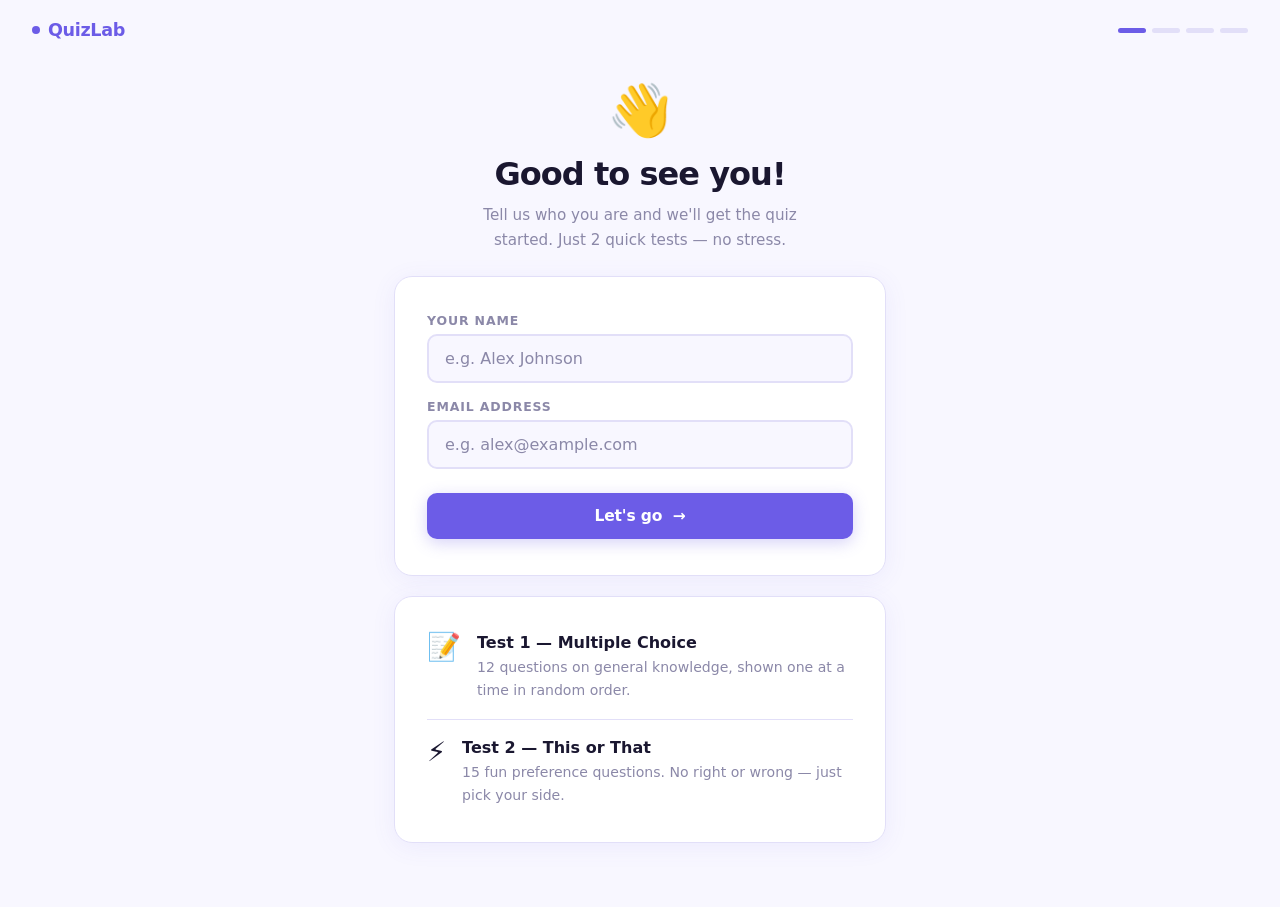
==== index.html @ 59412409 "Add files via upload" ====
<!DOCTYPE html>
<html lang="en">
<head>
  <meta charset="UTF-8">
  <meta name="viewport" content="width=device-width, initial-scale=1.0">
  <title>QuizLab — Let's Begin</title>
  <link rel="stylesheet" href="style.css">
</head>
<body>

<div class="topbar">
  <span class="brand"><span class="brand-dot"></span> QuizLab</span>
  <div class="steps">
    <div class="step active"></div>
    <div class="step"></div>
    <div class="step"></div>
    <div class="step"></div>
  </div>
</div>

<div class="page">

  <div class="tc fu" style="padding: 12px 0 4px;">
    <div style="font-size: 3.2rem; margin-bottom: 14px;">👋</div>
    <h1>Good to see you!</h1>
    <p class="sub" style="margin-top: 10px; max-width: 340px; margin-inline: auto;">
      Tell us who you are and we'll get the quiz started. Just 2 quick tests — no stress.
    </p>
  </div>

  <div class="card fu1">
    <form id="form" class="fields">
      <div class="field">
        <label for="name">Your name</label>
        <input type="text" id="name" placeholder="e.g. Alex Johnson" required autocomplete="name">
      </div>
      <div class="field">
        <label for="email">Email address</label>
        <input type="email" id="email" placeholder="e.g. alex@example.com" required autocomplete="email">
      </div>
      <p id="err" class="text-err hidden"></p>
      <button type="submit" class="btn btn-primary btn-full mt-2">
        Let's go &nbsp;→
      </button>
    </form>
  </div>

  <div class="card fu2">
    <div style="display: flex; flex-direction: column; gap: 18px;">
      <div class="flex gap-4" style="align-items: flex-start;">
        <div style="font-size: 1.7rem; line-height: 1; flex-shrink: 0;">📝</div>
        <div>
          <h3>Test 1 — Multiple Choice</h3>
          <p class="sub" style="margin-top: 4px; font-size: 0.88rem;">12 questions on general knowledge, shown one at a time in random order.</p>
        </div>
      </div>
      <div class="divider"></div>
      <div class="flex gap-4" style="align-items: flex-start;">
        <div style="font-size: 1.7rem; line-height: 1; flex-shrink: 0;">⚡</div>
        <div>
          <h3>Test 2 — This or That</h3>
          <p class="sub" style="margin-top: 4px; font-size: 0.88rem;">15 fun preference questions. No right or wrong — just pick your side.</p>
        </div>
      </div>
    </div>
  </div>

</div>

<script src="data.js"></script>
<script src="seed.js"></script>
<script src="store.js"></script>
<script>
  const existing = getCurrentUser();
  if (existing) {
    document.getElementById('name').value = existing.name;
    document.getElementById('email').value = existing.email;
  }

  document.getElementById('form').addEventListener('submit', function (e) {
    e.preventDefault();
    const name = document.getElementById('name').value.trim();
    const email = document.getElementById('email').value.trim().toLowerCase();
    const err = document.getElementById('err');

    if (name.length < 2) {
      err.textContent = 'Please enter your full name.';
      err.classList.remove('hidden');
      return;
    }
    if (!/^[^\s@]+@[^\s@]+\.[^\s@]+$/.test(email)) {
      err.textContent = 'Please enter a valid email address.';
      err.classList.remove('hidden');
      return;
    }

    loginUser(name, email);
    window.location.href = 'test1.html';
  });
</script>
</body>
</html>
---- style.css ----
*, *::before, *::after { box-sizing: border-box; margin: 0; padding: 0; }

:root {
  --bg: #f8f7ff;
  --white: #ffffff;
  --surface: #f0effe;
  --border: #e2dff8;
  --accent: #6c5ce7;
  --accent-light: #ede9ff;
  --accent2: #00cec9;
  --text: #1a1730;
  --muted: #8b88a8;
  --danger: #e55353;
  --success: #00b894;
  --radius: 18px;
  --radius-sm: 10px;
  --shadow: 0 4px 24px rgba(108,92,231,0.08);
  --shadow-lg: 0 12px 40px rgba(108,92,231,0.14);
}

body {
  font-family: 'Segoe UI', system-ui, -apple-system, sans-serif;
  background: var(--bg);
  color: var(--text);
  min-height: 100vh;
  display: flex;
  flex-direction: column;
  align-items: center;
}

/* ── TOP BAR ── */
.topbar {
  width: 100%;
  padding: 20px 32px;
  display: flex;
  align-items: center;
  justify-content: space-between;
}

.brand {
  font-weight: 800;
  font-size: 1.1rem;
  color: var(--accent);
  letter-spacing: -0.02em;
  text-decoration: none;
  display: flex;
  align-items: center;
  gap: 8px;
}

.brand-dot {
  width: 8px; height: 8px;
  background: var(--accent);
  border-radius: 50%;
  display: inline-block;
}

/* ── STEP INDICATOR ── */
.steps {
  display: flex;
  align-items: center;
  gap: 6px;
}

.step {
  width: 28px; height: 5px;
  border-radius: 99px;
  background: var(--border);
  transition: background 0.3s;
}

.step.active { background: var(--accent); }
.step.done { background: rgba(108,92,231,0.35); }

/* ── MAIN CONTAINER ── */
.page {
  width: 100%;
  max-width: 540px;
  padding: 8px 24px 64px;
  display: flex;
  flex-direction: column;
  align-items: center;
  gap: 20px;
}

.page.wide { max-width: 860px; }

/* ── CARD ── */
.card {
  background: var(--white);
  border: 1px solid var(--border);
  border-radius: var(--radius);
  padding: 36px 32px;
  width: 100%;
  box-shadow: var(--shadow);
}

/* ── TYPOGRAPHY ── */
h1 {
  font-size: 2rem;
  font-weight: 800;
  line-height: 1.2;
  letter-spacing: -0.03em;
  color: var(--text);
}

h2 {
  font-size: 1.25rem;
  font-weight: 700;
  line-height: 1.4;
  letter-spacing: -0.01em;
}

h3 { font-size: 1rem; font-weight: 700; }

.sub {
  color: var(--muted);
  font-size: 0.95rem;
  line-height: 1.6;
}

/* ── FORM ── */
.fields { display: flex; flex-direction: column; gap: 16px; }

.field { display: flex; flex-direction: column; gap: 6px; }

label {
  font-size: 0.78rem;
  font-weight: 700;
  color: var(--muted);
  letter-spacing: 0.07em;
  text-transform: uppercase;
}

input[type="text"],
input[type="email"],
input[type="password"] {
  background: var(--bg);
  border: 2px solid var(--border);
  border-radius: var(--radius-sm);
  padding: 13px 16px;
  color: var(--text);
  font-size: 1rem;
  width: 100%;
  transition: border-color 0.15s, box-shadow 0.15s;
  outline: none;
  font-family: inherit;
}

input:focus {
  border-color: var(--accent);
  box-shadow: 0 0 0 4px rgba(108,92,231,0.1);
  background: var(--white);
}

input::placeholder { color: var(--muted); font-weight: 400; }

/* ── BUTTONS ── */
.btn {
  display: inline-flex;
  align-items: center;
  justify-content: center;
  gap: 8px;
  padding: 14px 28px;
  border-radius: var(--radius-sm);
  font-size: 0.97rem;
  font-weight: 700;
  cursor: pointer;
  border: none;
  transition: all 0.18s;
  text-decoration: none;
  font-family: inherit;
  letter-spacing: -0.01em;
}

.btn-primary {
  background: var(--accent);
  color: #fff;
  box-shadow: 0 4px 16px rgba(108,92,231,0.28);
}
.btn-primary:hover:not(:disabled) {
  background: #5a4bd1;
  transform: translateY(-2px);
  box-shadow: 0 8px 24px rgba(108,92,231,0.36);
}
.btn-primary:active:not(:disabled) { transform: translateY(0); }

.btn-ghost {
  background: var(--surface);
  color: var(--muted);
  border: 1.5px solid var(--border);
}
.btn-ghost:hover:not(:disabled) { border-color: var(--accent); color: var(--accent); background: var(--accent-light); }

.btn-full { width: 100%; }

.btn:disabled { opacity: 0.45; cursor: not-allowed; transform: none !important; }

/* ── PROGRESS BAR ── */
.progress-wrap { width: 100%; display: flex; flex-direction: column; gap: 8px; }

.progress-meta {
  display: flex;
  justify-content: space-between;
  font-size: 0.82rem;
  color: var(--muted);
  font-weight: 600;
}

.progress-bar {
  height: 7px;
  background: var(--border);
  border-radius: 99px;
  overflow: hidden;
}

.progress-fill {
  height: 100%;
  background: linear-gradient(90deg, var(--accent), var(--accent2));
  border-radius: 99px;
  transition: width 0.5s cubic-bezier(.4,0,.2,1);
}

/* ── MCQ OPTIONS ── */
.options { display: flex; flex-direction: column; gap: 10px; width: 100%; }

.opt {
  display: flex;
  align-items: center;
  gap: 14px;
  padding: 14px 18px;
  background: var(--bg);
  border: 2px solid var(--border);
  border-radius: var(--radius-sm);
  color: var(--text);
  font-size: 0.96rem;
  cursor: pointer;
  text-align: left;
  transition: all 0.15s;
  width: 100%;
  font-family: inherit;
  font-weight: 500;
}

.opt:hover:not(:disabled) {
  border-color: var(--accent);
  background: var(--accent-light);
  color: var(--accent);
}

.opt.picked {
  border-color: var(--accent);
  background: var(--accent-light);
  color: var(--accent);
}

.opt.correct {
  border-color: var(--success);
  background: rgba(0,184,148,0.08);
  color: var(--success);
}

.opt.wrong {
  border-color: var(--danger);
  background: rgba(229,83,83,0.07);
  color: var(--danger);
}

.opt-key {
  min-width: 26px; height: 26px;
  border-radius: 6px;
  background: var(--border);
  display: flex;
  align-items: center;
  justify-content: center;
  font-size: 0.75rem;
  font-weight: 800;
  color: var(--muted);
  flex-shrink: 0;
}

/* ── THIS OR THAT ── */
.tot-grid {
  display: grid;
  grid-template-columns: 1fr 1fr;
  gap: 14px;
  width: 100%;
  position: relative;
}

.tot-btn {
  padding: 44px 20px;
  border-radius: var(--radius);
  border: 2.5px solid var(--border);
  background: var(--bg);
  color: var(--text);
  font-size: 1.35rem;
  font-weight: 800;
  cursor: pointer;
  transition: all 0.2s cubic-bezier(.4,0,.2,1);
  text-align: center;
  line-height: 1.3;
  font-family: inherit;
  letter-spacing: -0.02em;
}

.tot-btn:hover:not(:disabled) {
  transform: translateY(-4px);
  box-shadow: var(--shadow-lg);
}

.tot-btn.side-a:hover:not(:disabled),
.tot-btn.side-a.chosen {
  border-color: var(--accent);
  background: var(--accent-light);
  color: var(--accent);
}

.tot-btn.side-b:hover:not(:disabled),
.tot-btn.side-b.chosen {
  border-color: var(--accent2);
  background: rgba(0,206,201,0.08);
  color: var(--accent2);
}

.vs-badge {
  position: absolute;
  left: 50%; top: 50%;
  transform: translate(-50%, -50%);
  background: var(--white);
  border: 2px solid var(--border);
  border-radius: 50%;
  width: 38px; height: 38px;
  display: flex;
  align-items: center;
  justify-content: center;
  font-size: 0.7rem;
  font-weight: 900;
  color: var(--muted);
  z-index: 2;
  letter-spacing: 0.03em;
}

/* ── INLINE FEEDBACK ── */
.inline-feedback {
  display: flex;
  align-items: flex-start;
  gap: 12px;
  padding: 14px 16px;
  border-radius: var(--radius-sm);
  font-size: 0.92rem;
  font-weight: 600;
  margin-top: 4px;
  opacity: 0;
  transform: translateY(6px);
  transition: opacity 0.2s, transform 0.2s;
}

.inline-feedback.show {
  opacity: 1;
  transform: translateY(0);
}

.inline-feedback.correct {
  background: rgba(0,184,148,0.1);
  color: var(--success);
}

.inline-feedback.wrong {
  background: rgba(229,83,83,0.08);
  color: var(--danger);
}

/* ── ADMIN / RESULTS ── */
.admin-gate {
  display: flex;
  flex-direction: column;
  align-items: center;
  gap: 8px;
  text-align: center;
  padding: 20px 0 4px;
}

.stat-row {
  display: grid;
  grid-template-columns: repeat(auto-fit, minmax(140px, 1fr));
  gap: 14px;
  width: 100%;
}

.stat-box {
  background: var(--white);
  border: 1px solid var(--border);
  border-radius: var(--radius-sm);
  padding: 20px 16px;
  text-align: center;
}

.stat-num {
  font-size: 2.2rem;
  font-weight: 800;
  letter-spacing: -0.04em;
  color: var(--accent);
}

.stat-label {
  font-size: 0.78rem;
  color: var(--muted);
  font-weight: 600;
  margin-top: 4px;
  text-transform: uppercase;
  letter-spacing: 0.05em;
}

.table-wrap { width: 100%; overflow-x: auto; }

table {
  width: 100%;
  border-collapse: collapse;
  font-size: 0.88rem;
}

th {
  text-align: left;
  padding: 9px 14px;
  color: var(--muted);
  font-size: 0.74rem;
  font-weight: 700;
  text-transform: uppercase;
  letter-spacing: 0.06em;
  border-bottom: 2px solid var(--border);
}

td {
  padding: 13px 14px;
  border-bottom: 1px solid var(--border);
  vertical-align: middle;
}

tr:last-child td { border-bottom: none; }
tr:hover td { background: var(--bg); }

.chip {
  display: inline-flex;
  align-items: center;
  padding: 3px 10px;
  border-radius: 99px;
  font-size: 0.75rem;
  font-weight: 700;
  letter-spacing: 0.02em;
}

.chip-done { background: rgba(0,184,148,0.12); color: var(--success); }
.chip-skip { background: var(--surface); color: var(--muted); }

.bar-inline {
  display: flex;
  align-items: center;
  gap: 9px;
  min-width: 140px;
}

.mini-bar {
  flex: 1;
  height: 6px;
  background: var(--border);
  border-radius: 99px;
  overflow: hidden;
}

.mini-fill {
  height: 100%;
  background: linear-gradient(90deg, var(--accent), var(--accent2));
  border-radius: 99px;
}

.avatar {
  width: 30px; height: 30px;
  border-radius: 50%;
  display: inline-flex;
  align-items: center;
  justify-content: center;
  font-weight: 800;
  font-size: 0.75rem;
  color: #fff;
  margin-right: 9px;
  flex-shrink: 0;
}

/* ── THANKS PAGE ── */
.confetti-wrap {
  font-size: 2.2rem;
  letter-spacing: 4px;
  margin-bottom: 4px;
}

/* ── UTILITY ── */
.tc { text-align: center; }
.w100 { width: 100%; }
.flex { display: flex; }
.gap-3 { gap: 12px; }
.gap-4 { gap: 16px; }
.mt-2 { margin-top: 8px; }
.mt-4 { margin-top: 16px; }
.mt-6 { margin-top: 24px; }
.divider { width: 100%; height: 1px; background: var(--border); }
.text-err { color: var(--danger); font-size: 0.85rem; font-weight: 600; }
.hidden { display: none !important; }
.muted { color: var(--muted); }

/* ── ANIMATIONS ── */
@keyframes fadeUp {
  from { opacity: 0; transform: translateY(18px); }
  to   { opacity: 1; transform: translateY(0); }
}

.fu  { animation: fadeUp 0.38s ease both; }
.fu1 { animation: fadeUp 0.38s 0.06s ease both; }
.fu2 { animation: fadeUp 0.38s 0.12s ease both; }
.fu3 { animation: fadeUp 0.38s 0.18s ease both; }

@keyframes pop {
  0%   { transform: scale(0.88); opacity: 0; }
  60%  { transform: scale(1.06); }
  100% { transform: scale(1);    opacity: 1; }
}

.pop { animation: pop 0.42s cubic-bezier(.4,0,.2,1) both; }

/* ── RESPONSIVE ── */
@media (max-width: 480px) {
  .card { padding: 26px 20px; }
  .tot-btn { padding: 32px 14px; font-size: 1.15rem; }
  h1 { font-size: 1.65rem; }
  .topbar { padding: 16px 20px; }
  .page { padding: 0 16px 56px; }
}
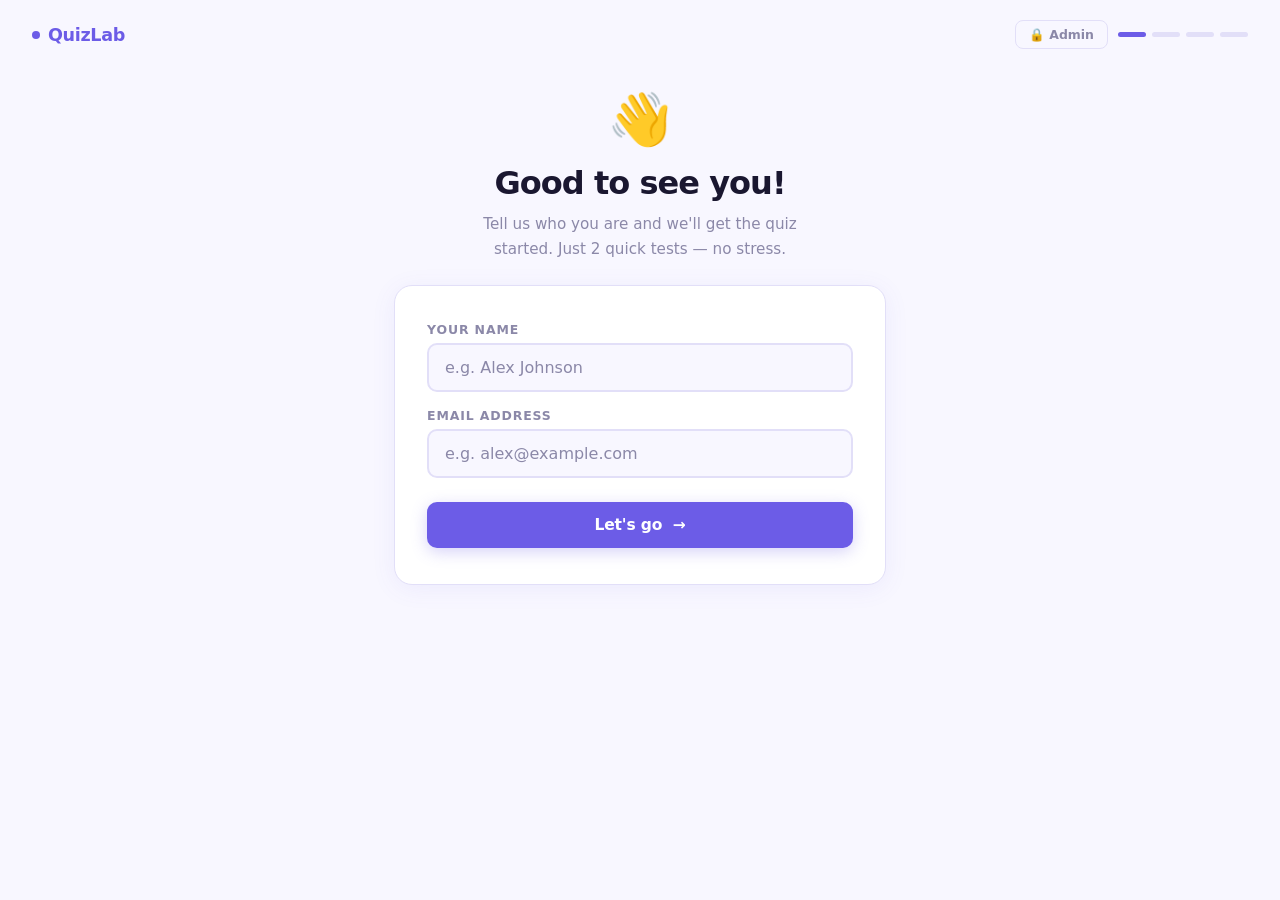
==== commit 6b467061: "Add files via upload" ====
--- a/index.html
+++ b/index.html
@@ -9,12 +9,15 @@
 <body>
 
 <div class="topbar">
-  <span class="brand"><span class="brand-dot"></span> QuizLab</span>
-  <div class="steps">
-    <div class="step active"></div>
-    <div class="step"></div>
-    <div class="step"></div>
-    <div class="step"></div>
+  <a class="brand" href="index.html"><span class="brand-dot"></span> QuizLab</a>
+  <div style="display:flex;align-items:center;gap:10px;">
+    <a href="results.html" class="admin-btn">🔒 Admin</a>
+    <div class="steps">
+      <div class="step active"></div>
+      <div class="step"></div>
+      <div class="step"></div>
+      <div class="step"></div>
+    </div>
   </div>
 </div>
 
@@ -45,25 +48,6 @@
     </form>
   </div>
 
-  <div class="card fu2">
-    <div style="display: flex; flex-direction: column; gap: 18px;">
-      <div class="flex gap-4" style="align-items: flex-start;">
-        <div style="font-size: 1.7rem; line-height: 1; flex-shrink: 0;">📝</div>
-        <div>
-          <h3>Test 1 — Multiple Choice</h3>
-          <p class="sub" style="margin-top: 4px; font-size: 0.88rem;">12 questions on general knowledge, shown one at a time in random order.</p>
-        </div>
-      </div>
-      <div class="divider"></div>
-      <div class="flex gap-4" style="align-items: flex-start;">
-        <div style="font-size: 1.7rem; line-height: 1; flex-shrink: 0;">⚡</div>
-        <div>
-          <h3>Test 2 — This or That</h3>
-          <p class="sub" style="margin-top: 4px; font-size: 0.88rem;">15 fun preference questions. No right or wrong — just pick your side.</p>
-        </div>
-      </div>
-    </div>
-  </div>
 
 </div>
 
--- a/style.css
+++ b/style.css
@@ -46,7 +46,26 @@
   display: flex;
   align-items: center;
   gap: 8px;
-}
+  cursor: pointer;
+}
+
+.admin-btn {
+  font-size: 0.78rem;
+  font-weight: 700;
+  color: var(--muted);
+  background: none;
+  border: 1.5px solid var(--border);
+  border-radius: 8px;
+  cursor: pointer;
+  padding: 6px 13px;
+  transition: all 0.15s;
+  font-family: inherit;
+  text-decoration: none;
+  display: inline-flex;
+  align-items: center;
+  gap: 5px;
+}
+.admin-btn:hover { color: var(--text); border-color: var(--muted); background: var(--surface); }
 
 .brand-dot {
   width: 8px; height: 8px;
@@ -277,6 +296,48 @@
   font-weight: 800;
   color: var(--muted);
   flex-shrink: 0;
+}
+
+/* ── YES / NO BUTTONS ── */
+.yn-grid {
+  display: grid;
+  grid-template-columns: 1fr 1fr;
+  gap: 14px;
+  width: 100%;
+}
+
+.yn-btn {
+  padding: 36px 20px;
+  border-radius: var(--radius);
+  border: 2.5px solid var(--border);
+  background: var(--bg);
+  font-size: 1.4rem;
+  font-weight: 800;
+  cursor: pointer;
+  transition: all 0.2s cubic-bezier(.4,0,.2,1);
+  text-align: center;
+  font-family: inherit;
+  letter-spacing: -0.02em;
+}
+
+.yn-btn:hover:not(:disabled) {
+  transform: translateY(-3px);
+  box-shadow: var(--shadow-lg);
+}
+
+.yn-yes { color: var(--success); }
+.yn-no  { color: var(--danger); }
+
+.yn-yes:hover:not(:disabled),
+.yn-yes.chosen {
+  border-color: var(--success);
+  background: rgba(0,184,148,0.09);
+}
+
+.yn-no:hover:not(:disabled),
+.yn-no.chosen {
+  border-color: var(--danger);
+  background: rgba(229,83,83,0.07);
 }
 
 /* ── THIS OR THAT ── */
@@ -371,6 +432,22 @@
   color: var(--danger);
 }
 
+/* ── HOME BUTTON ── */
+.home-btn {
+  font-size: 0.82rem;
+  font-weight: 700;
+  color: var(--muted);
+  background: none;
+  border: 1.5px solid var(--border);
+  border-radius: 8px;
+  cursor: pointer;
+  padding: 6px 13px;
+  transition: all 0.15s;
+  font-family: inherit;
+  margin-right: 10px;
+}
+.home-btn:hover { color: var(--accent); border-color: var(--accent); background: var(--accent-light); }
+
 /* ── ADMIN / RESULTS ── */
 .admin-gate {
   display: flex;
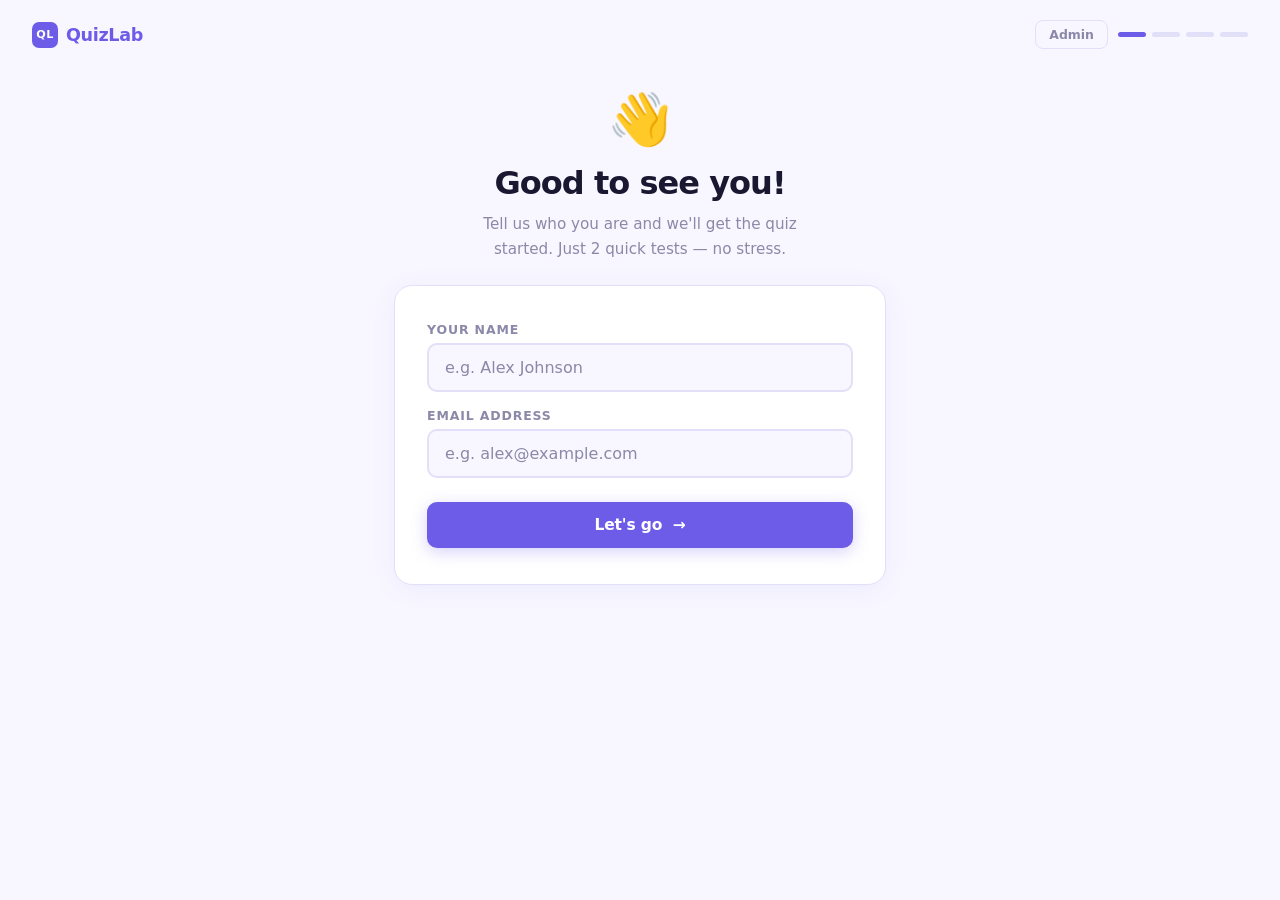
==== commit e511806a: "Add files via upload" ====
--- a/index.html
+++ b/index.html
@@ -9,9 +9,9 @@
 <body>
 
 <div class="topbar">
-  <a class="brand" href="index.html"><span class="brand-dot"></span> QuizLab</a>
+  <a class="brand" href="index.html"><span class="brand-mark">QL</span> QuizLab</a>
   <div style="display:flex;align-items:center;gap:10px;">
-    <a href="results.html" class="admin-btn">🔒 Admin</a>
+    <a href="results.html" class="admin-btn">Admin</a>
     <div class="steps">
       <div class="step active"></div>
       <div class="step"></div>
--- a/style.css
+++ b/style.css
@@ -67,11 +67,17 @@
 }
 .admin-btn:hover { color: var(--text); border-color: var(--muted); background: var(--surface); }
 
-.brand-dot {
-  width: 8px; height: 8px;
+.brand-mark {
+  display: inline-flex;
+  align-items: center;
+  justify-content: center;
+  width: 26px; height: 26px;
   background: var(--accent);
-  border-radius: 50%;
-  display: inline-block;
+  color: #fff;
+  border-radius: 7px;
+  font-size: 0.7rem;
+  font-weight: 900;
+  letter-spacing: 0.03em;
 }
 
 /* ── STEP INDICATOR ── */
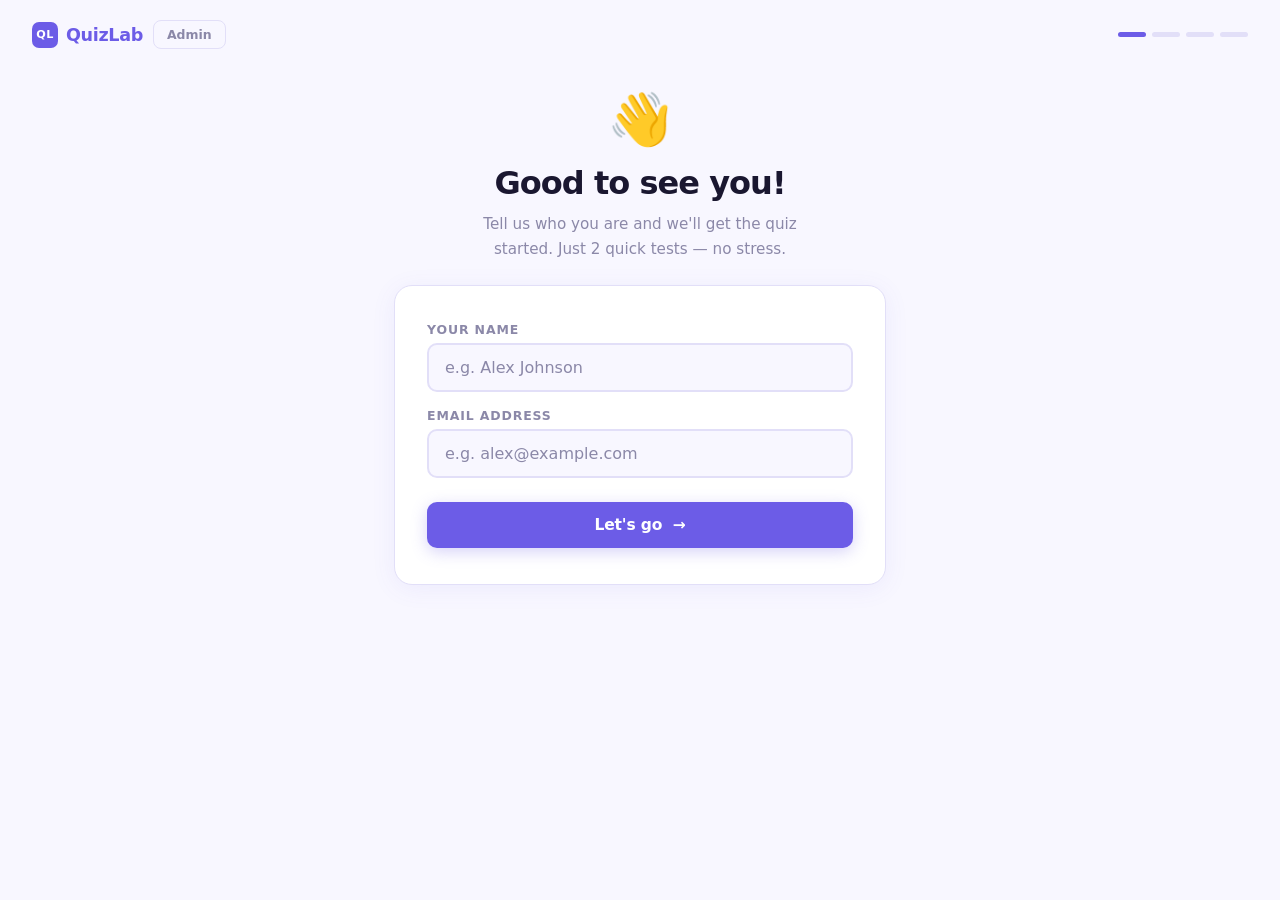
==== commit 1cef452a: "Add files via upload" ====
--- a/index.html
+++ b/index.html
@@ -9,15 +9,15 @@
 <body>
 
 <div class="topbar">
-  <a class="brand" href="index.html"><span class="brand-mark">QL</span> QuizLab</a>
   <div style="display:flex;align-items:center;gap:10px;">
+    <a class="brand" href="index.html"><span class="brand-mark">QL</span> QuizLab</a>
     <a href="results.html" class="admin-btn">Admin</a>
-    <div class="steps">
-      <div class="step active"></div>
-      <div class="step"></div>
-      <div class="step"></div>
-      <div class="step"></div>
-    </div>
+  </div>
+  <div class="steps">
+    <div class="step active"></div>
+    <div class="step"></div>
+    <div class="step"></div>
+    <div class="step"></div>
   </div>
 </div>
 
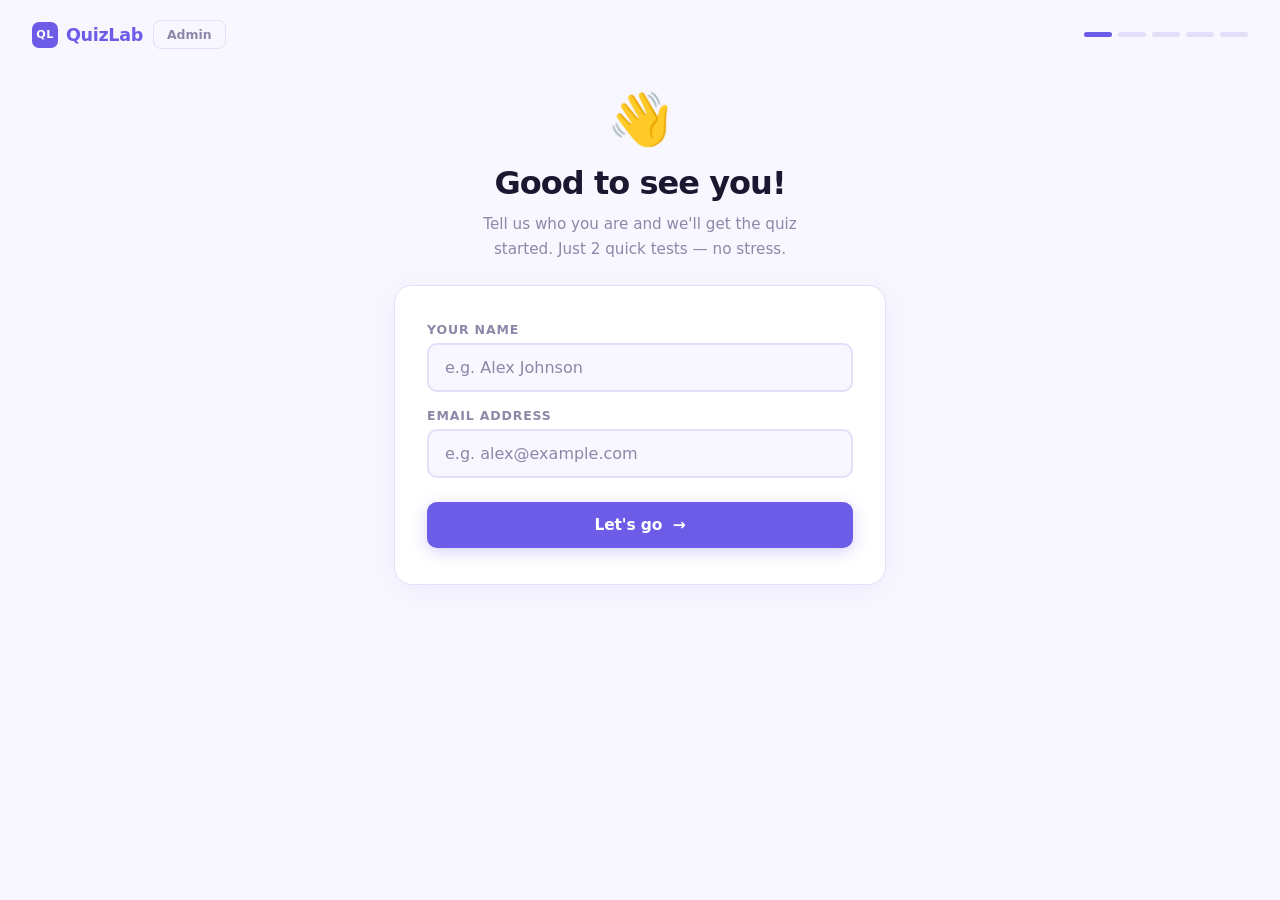
==== commit 5d4e767e: "Add files via upload Signed-off-by: Vikrant C <c.vikrant5@gmail.com>" ====
--- a/index.html
+++ b/index.html
@@ -15,6 +15,7 @@
   </div>
   <div class="steps">
     <div class="step active"></div>
+    <div class="step"></div>
     <div class="step"></div>
     <div class="step"></div>
     <div class="step"></div>
